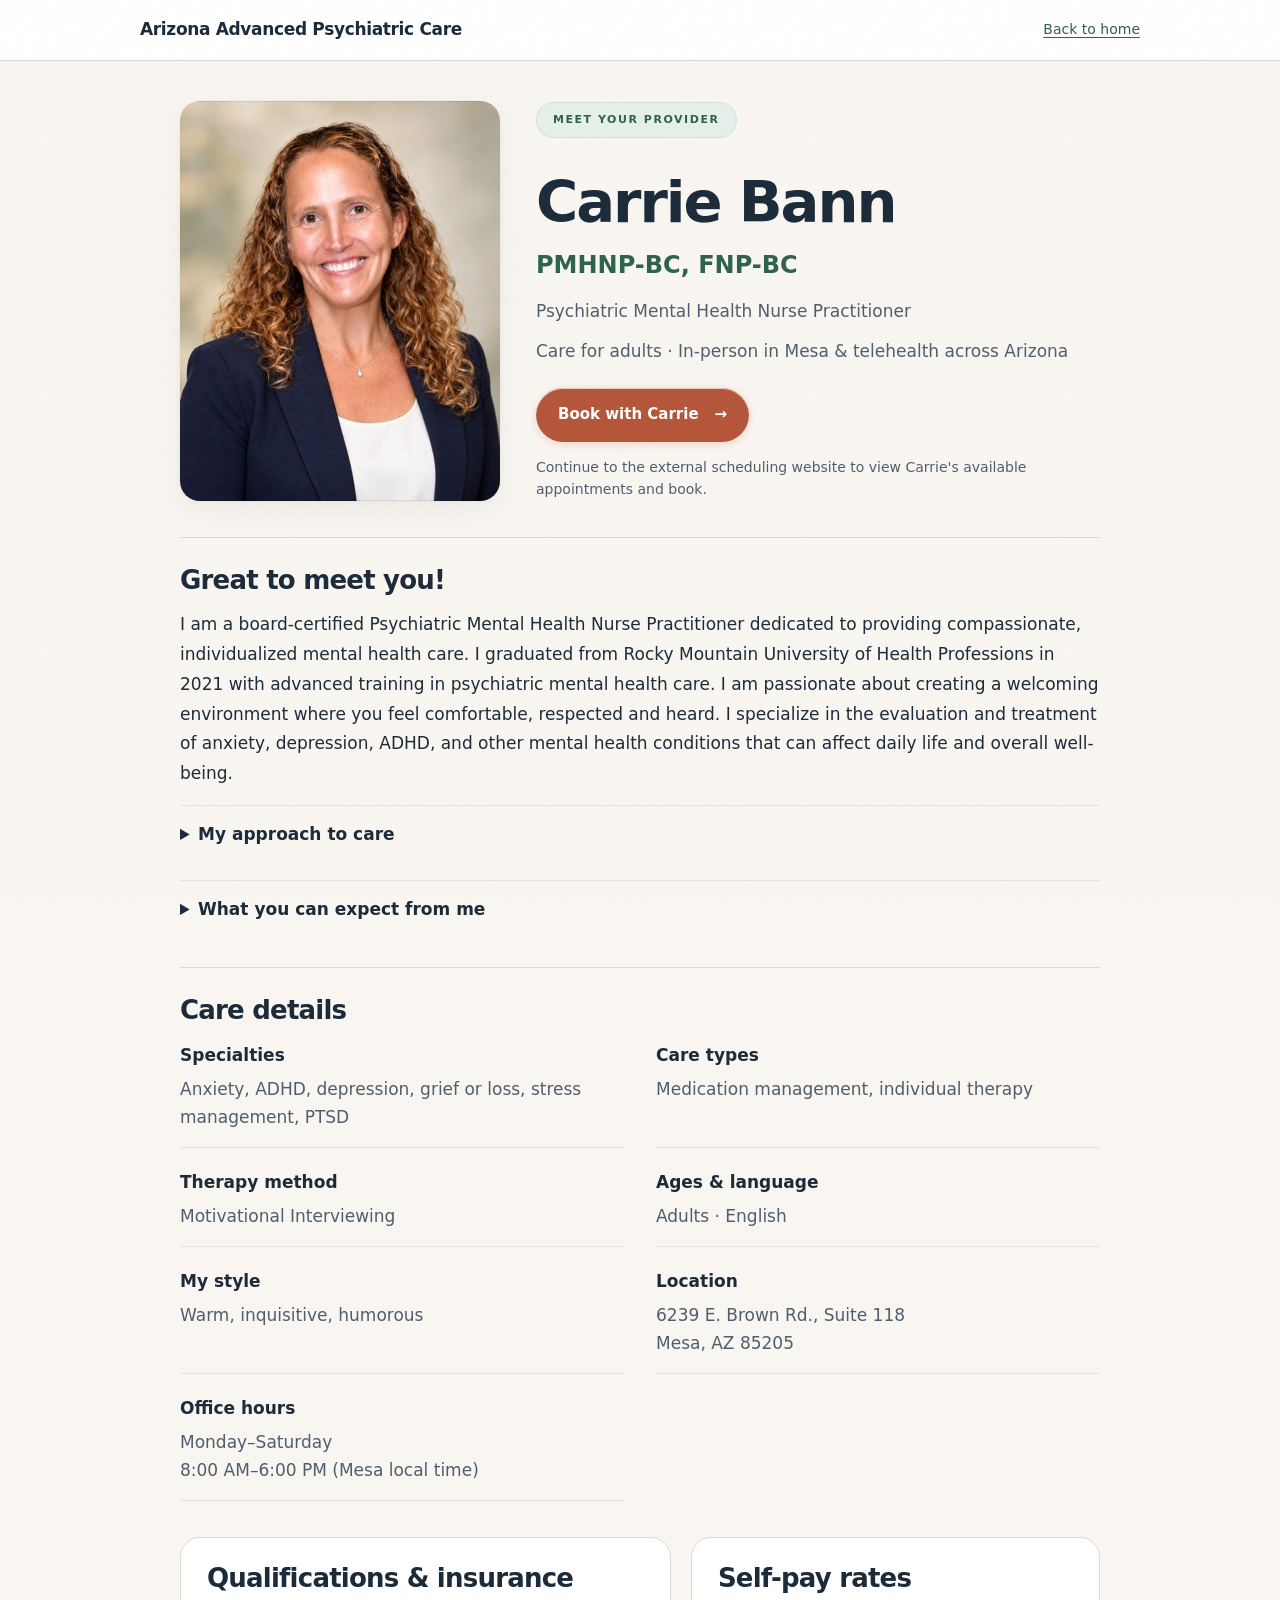
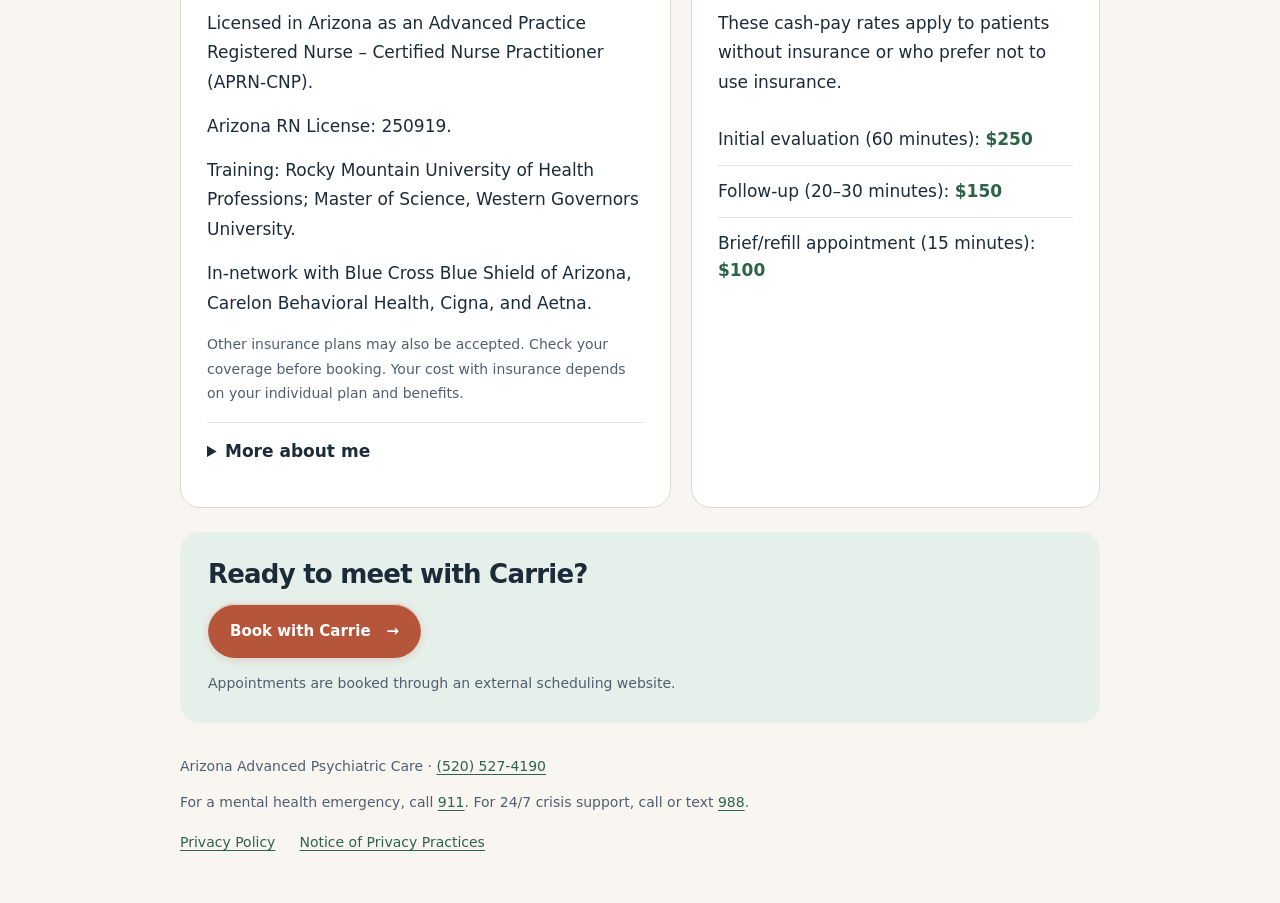
==== carrie.html @ c5c135f9 "Publish Carrie-focused psychiatric care site and privacy documents" ====
<!DOCTYPE html>
<html lang="en">
<head>
    <meta charset="UTF-8">
    <meta name="viewport" content="width=device-width, initial-scale=1.0">
    <title>Meet Carrie Bann | Arizona Advanced Psychiatric Care</title>
    <meta name="description" content="Meet Carrie Bann, PMHNP-BC, FNP-BC. Psychiatric care for adults in Mesa and across Arizona. Book an appointment with Carrie.">
    <link rel="stylesheet" href="styles.css">
    <link rel="stylesheet" href="carrie.css">
</head>
<body class="provider-page">
    <a class="skip-link" href="#main">Skip to main content</a>
    <header class="provider-header"><div class="container"><a class="logo" href="index.html">Arizona Advanced Psychiatric Care</a><a class="provider-back" href="index.html">Back to home</a></div></header>
    <main tabindex="-1" id="main" class="container provider-main">
        <section class="provider-intro" aria-labelledby="provider-name">
            <img class="carrie-portrait" src="images/carrie-bann-640.jpg" srcset="images/carrie-bann-320.jpg 320w, images/carrie-bann-640.jpg 640w" sizes="(max-width: 767px) 260px, 320px" width="1122" height="1402" alt="Portrait of Carrie Bann" decoding="async">
            <div class="provider-intro-copy">
            <p class="eyebrow">Meet your provider</p>
            <h1 id="provider-name">Carrie Bann</h1>
            <p class="provider-title">PMHNP-BC, FNP-BC</p>
            <p class="provider-description">Psychiatric Mental Health Nurse Practitioner</p>
            <p class="provider-description">Care for adults · In-person in Mesa &amp; telehealth across Arizona</p>
            <a class="btn btn-primary btn-lg" href="https://care.headway.co/providers/carrie-bann?utm_source=pem&amp;utm_medium=direct_link&amp;utm_campaign=230954">Book with Carrie <span aria-hidden="true">&rarr;</span></a>
            <p class="booking-note">Continue to the external scheduling website to view Carrie's available appointments and book.</p>
            </div>
        </section>
        <section class="provider-section" aria-labelledby="welcome-title">
            <h2 id="welcome-title">Great to meet you!</h2>
            <p>I am a board-certified Psychiatric Mental Health Nurse Practitioner dedicated to providing compassionate, individualized mental health care. I graduated from Rocky Mountain University of Health Professions in 2021 with advanced training in psychiatric mental health care. I am passionate about creating a welcoming environment where you feel comfortable, respected and heard. I specialize in the evaluation and treatment of anxiety, depression, ADHD, and other mental health conditions that can affect daily life and overall well-being.</p>
            <details><summary>My approach to care</summary><p>My approach is compassionate, individualized, and collaborative. I take the time to understand not only your symptoms, but also your experiences, goals, concerns and what is important to you. Together, we'll explore treatment options and develop a plan that fits your needs and your life. I believe effective care is a partnership, and I want you to feel informed, comfortable and involved in every step of your care.</p></details>
            <details><summary>What you can expect from me</summary><p>Your first session is an opportunity for me to get to know you. We'll discuss what brought you in and what you hope to accomplish. We'll discuss your current concerns, mental health history, medications, overall health, and other factors that may have an impact on how you are feeling. There is no judgment and no expectation that you have everything figured out before we meet. By the end of the first session, we'll work together to create a treatment plan tailored to your needs and goals.</p></details>
        </section>
        <section class="provider-section" aria-labelledby="care-title">
            <h2 id="care-title">Care details</h2>
            <dl class="provider-facts">
                <div><dt>Specialties</dt><dd>Anxiety, ADHD, depression, grief or loss, stress management, PTSD</dd></div>
                <div><dt>Care types</dt><dd>Medication management, individual therapy</dd></div>
                <div><dt>Therapy method</dt><dd>Motivational Interviewing</dd></div>
                <div><dt>Ages &amp; language</dt><dd>Adults · English</dd></div>
                <div><dt>My style</dt><dd>Warm, inquisitive, humorous</dd></div>
                <div><dt>Location</dt><dd><address>6239 E. Brown Rd., Suite 118<br>Mesa, AZ 85205</address></dd></div>
                <div><dt>Office hours</dt><dd>Monday–Saturday<br>8:00 AM–6:00 PM (Mesa local time)</dd></div>
            </dl>
        </section>
        <div class="provider-payment-grid">
        <section class="provider-section" aria-labelledby="qualification-title">
            <h2 id="qualification-title">Qualifications &amp; insurance</h2>
            <p>Licensed in Arizona as an Advanced Practice Registered Nurse – Certified Nurse Practitioner (APRN-CNP).</p>
            <p>Arizona RN License: 250919.</p>
            <p>Training: Rocky Mountain University of Health Professions; Master of Science, Western Governors University.</p>
            <p>In-network with Blue Cross Blue Shield of Arizona, Carelon Behavioral Health, Cigna, and Aetna.</p>
            <p class="booking-note">Other insurance plans may also be accepted. Check your coverage before booking. Your cost with insurance depends on your individual plan and benefits.</p>
            <details><summary>More about me</summary><p>I identify as Caucasian and a woman.</p></details>
        </section>
        <section class="provider-section" aria-labelledby="self-pay-title">
            <h2 id="self-pay-title">Self-pay rates</h2>
            <p>These cash-pay rates apply to patients without insurance or who prefer not to use insurance.</p>
            <ul class="payer-list">
                <li>Initial evaluation (60 minutes): <strong>$250</strong></li>
                <li>Follow-up (20–30 minutes): <strong>$150</strong></li>
                <li>Brief/refill appointment (15 minutes): <strong>$100</strong></li>
            </ul>
        </section>
        </div>
        <section class="provider-booking" aria-labelledby="booking-title">
            <h2 id="booking-title">Ready to meet with Carrie?</h2>
            <a class="btn btn-primary btn-lg" href="https://care.headway.co/providers/carrie-bann?utm_source=pem&amp;utm_medium=direct_link&amp;utm_campaign=230954">Book with Carrie <span aria-hidden="true">&rarr;</span></a>
            <p class="booking-note">Appointments are booked through an external scheduling website.</p>
        </section>
    </main>
    <footer class="provider-footer container"><p>Arizona Advanced Psychiatric Care · <a href="tel:+15205274190">(520) 527-4190</a></p><p>For a mental health emergency, call <a href="tel:911">911</a>. For 24/7 crisis support, call or text <a href="tel:988">988</a>.</p><nav class="privacy-links" aria-label="Privacy documents"><a href="privacy-policy.html">Privacy Policy</a><a href="notice-of-privacy-practices.html">Notice of Privacy Practices</a></nav></footer>
</body>
</html>
---- styles.css ----
/* ============================================
   Arizona Advanced Psychiatric Care — Styles
   Mobile-first · No dependencies · WCAG 2.1 AA
   ============================================ */

/* --- Custom Properties --- */
:root {
    --color-bg: #F9F6F1;
    --color-surface: #FFFFFF;
    --color-warm: #F0ECE4;
    --color-hero: #EBE7DF;
    --color-text: #1C2B3A;
    --color-text-muted: #4F5E6F;
    --color-accent: #2E6349;
    --color-accent-hover: #2E6349;
    --color-accent-light: #E6F0EA;
    --color-accent-subtle: #F2F7F4;
    --color-cta: #B5563A;
    --color-cta-hover: #994A32;
    --color-cta-light: #FAEEE9;
    --color-border: #DDD9D1;
    --color-border-light: #E9E5DD;
    --color-crisis-bg: #FDF5EC;
    --color-crisis-border: #E5C69C;
    --color-crisis-text: #6B3E14;

    --font-stack: system-ui, -apple-system, BlinkMacSystemFont, 'Segoe UI', sans-serif;
    --font-mono: ui-monospace, 'SF Mono', SFMono-Regular, Menlo, monospace;

    --header-height: 64px;
    --radius-sm: 8px;
    --radius-md: 14px;
    --radius-lg: 20px;
    --radius-pill: 100px;

    --shadow-subtle: 0 1px 2px rgba(0, 0, 0, 0.03);
    --shadow-card: 0 2px 8px rgba(0, 0, 0, 0.04), 0 0 0 1px rgba(0, 0, 0, 0.03);
    --shadow-elevated: 0 8px 30px rgba(0, 0, 0, 0.06), 0 0 0 1px rgba(0, 0, 0, 0.02);
    --shadow-inner-highlight: inset 0 1px 0 rgba(255, 255, 255, 0.7);

    --ease-out: cubic-bezier(0.25, 0.46, 0.45, 0.94);
    --ease-smooth: cubic-bezier(0.32, 0.72, 0, 1);

    --container-max: 1080px;
    --container-pad: 20px;
}

@media (min-width: 768px) {
    :root {
        --container-pad: 40px;
        --header-height: 72px;
    }
}

/* --- Reset --- */
*,
*::before,
*::after {
    box-sizing: border-box;
    margin: 0;
    padding: 0;
}

html {
    scroll-behavior: smooth;
    scroll-padding-top: calc(var(--header-height) + 60px);
    -webkit-text-size-adjust: 100%;
    text-size-adjust: 100%;
}

body {
    font-family: var(--font-stack);
    font-size: 17px;
    line-height: 1.65;
    color: var(--color-text);
    background-color: var(--color-bg);
    -webkit-font-smoothing: antialiased;
    -moz-osx-font-smoothing: grayscale;
}

/* Subtle noise/grain overlay for tactile quality */
body::after {
    content: "";
    position: fixed;
    inset: 0;
    z-index: 50;
    pointer-events: none;
    opacity: 0.018;
    background-image: url("data:image/svg+xml,%3Csvg viewBox='0 0 512 512' xmlns='http://www.w3.org/2000/svg'%3E%3Cfilter id='n'%3E%3CfeTurbulence type='fractalNoise' baseFrequency='0.7' numOctaves='4' stitchTiles='stitch'/%3E%3C/filter%3E%3Crect width='100%25' height='100%25' filter='url(%23n)'/%3E%3C/svg%3E");
    background-repeat: repeat;
    background-size: 256px 256px;
}

body.nav-is-open {
    overflow: hidden;
}

img {
    max-width: 100%;
    height: auto;
    display: block;
}

a {
    color: var(--color-accent);
    text-decoration: underline;
    text-decoration-thickness: 1px;
    text-underline-offset: 3px;
    transition: color 0.2s var(--ease-out);
}

a:hover {
    color: var(--color-accent-hover);
}

a:focus-visible {
    outline: 2px solid var(--color-accent);
    outline-offset: 3px;
    border-radius: 3px;
}

ul, ol {
    list-style: none;
}

address {
    font-style: normal;
}

fieldset {
    border: none;
}

/* --- Skip Link --- */
.skip-link {
    position: absolute;
    top: -100%;
    left: 16px;
    z-index: 100;
    padding: 12px 24px;
    background: var(--color-accent);
    color: #fff;
    font-weight: 600;
    font-size: 14px;
    border-radius: var(--radius-sm);
    text-decoration: none;
}

.skip-link:focus {
    top: 12px;
    outline: 2px solid var(--color-text);
    outline-offset: 2px;
}

/* --- Container --- */
.container {
    max-width: var(--container-max);
    margin-left: auto;
    margin-right: auto;
    padding-left: var(--container-pad);
    padding-right: var(--container-pad);
}

/* --- Typography --- */
h1, h2, h3 {
    font-weight: 700;
    color: var(--color-text);
}

h1 {
    font-size: clamp(2.25rem, 6vw + 0.5rem, 3.75rem);
    letter-spacing: -0.035em;
    line-height: 1.08;
}

.h1-credentials {
    display: block;
    font-size: 0.5em;
    font-weight: 500;
    letter-spacing: 0.04em;
    color: var(--color-text-muted);
    margin-top: 8px;
}

@media (min-width: 768px) {
    .h1-credentials {
        font-size: 0.42em;
        margin-top: 12px;
    }
}

h2 {
    font-size: clamp(1.75rem, 3.5vw + 0.5rem, 2.75rem);
    letter-spacing: -0.03em;
    line-height: 1.1;
}

h3 {
    font-size: clamp(1.125rem, 1.5vw + 0.5rem, 1.35rem);
    letter-spacing: -0.015em;
    font-weight: 600;
    line-height: 1.25;
}

.eyebrow {
    display: inline-block;
    font-size: 11px;
    font-weight: 600;
    text-transform: uppercase;
    letter-spacing: 0.14em;
    color: var(--color-accent);
    margin-bottom: 20px;
    padding: 8px 16px;
    background: var(--color-accent-light);
    border: 1px solid rgba(44, 95, 110, 0.1);
    border-radius: var(--radius-pill);
}

/* --- Buttons --- */
.btn {
    display: inline-flex;
    align-items: center;
    justify-content: center;
    gap: 10px;
    font-family: var(--font-stack);
    font-size: 15px;
    font-weight: 600;
    line-height: 1;
    text-decoration: none;
    border: none;
    cursor: pointer;
    padding: 15px 28px;
    border-radius: var(--radius-pill);
    min-height: 48px;
    transition: background-color 0.25s var(--ease-out),
                box-shadow 0.25s var(--ease-out),
                transform 0.15s var(--ease-out);
}

.btn:focus-visible {
    outline: 2px solid var(--color-cta);
    outline-offset: 3px;
}

.btn:active {
    transform: scale(0.98);
}

.btn-primary {
    background-color: var(--color-cta);
    color: #fff;
    box-shadow: 0 2px 8px rgba(181, 86, 58, 0.22), var(--shadow-inner-highlight);
}

.btn-primary:hover {
    background-color: var(--color-cta-hover);
    color: #fff;
    box-shadow: 0 4px 16px rgba(181, 86, 58, 0.28);
}

.btn-arrow {
    display: inline-flex;
    align-items: center;
    justify-content: center;
    width: 28px;
    height: 28px;
    background: rgba(255, 255, 255, 0.15);
    border-radius: 50%;
    font-size: 16px;
    margin-right: -6px;
    transition: transform 0.25s var(--ease-smooth), background-color 0.25s var(--ease-out);
}

.btn:hover .btn-arrow {
    transform: translateX(2px);
    background: rgba(255, 255, 255, 0.25);
}

.btn-outline {
    background-color: transparent;
    color: var(--color-accent);
    box-shadow: inset 0 0 0 1.5px var(--color-border);
}

.btn-outline:hover {
    background-color: var(--color-accent-light);
    color: var(--color-accent-hover);
    box-shadow: inset 0 0 0 1.5px var(--color-accent);
}

.btn-lg {
    padding: 17px 34px;
    font-size: 16px;
    min-height: 54px;
}

.btn-full {
    width: 100%;
}

/* --- Site Header Wrapper (sticky) --- */
.site-header-wrapper {
    position: sticky;
    top: 0;
    z-index: 20;
    background-color: rgba(255, 255, 255, 0.92);
    backdrop-filter: blur(12px);
    -webkit-backdrop-filter: blur(12px);
    border-bottom: 1px solid var(--color-border-light);
}

/* --- Header --- */
.site-header {
    min-height: var(--header-height);
}

.header-inner {
    max-width: var(--container-max);
    margin: 0 auto;
    padding: 10px var(--container-pad);
    min-height: var(--header-height);
    display: flex;
    align-items: center;
    justify-content: space-between;
    gap: 12px;
}

@media (min-width: 768px) {
    .header-inner {
        padding-top: 0;
        padding-bottom: 0;
        gap: 16px;
    }
}

.logo {
    font-size: 15px;
    font-weight: 700;
    color: var(--color-text);
    text-decoration: none;
    letter-spacing: -0.02em;
    line-height: 1.25;
    min-width: 0;
}

@media (min-width: 768px) {
    .logo {
        font-size: 17px;
        white-space: nowrap;
    }
}

.logo:hover {
    color: var(--color-text);
}

/* --- Navigation --- */
.site-nav {
    display: flex;
    align-items: center;
}

.nav-toggle {
    display: none;
}

.nav-menu {
    display: flex;
    flex-wrap: wrap;
    gap: 4px;
    align-items: center;
}

.nav-menu a {
    display: inline-flex;
    align-items: center;
    padding: 10px 12px;
    font-size: 14px;
    font-weight: 500;
    color: var(--color-text-muted);
    text-decoration: none;
    border-radius: var(--radius-sm);
    min-height: 44px;
    transition: color 0.2s var(--ease-out), background-color 0.2s var(--ease-out);
}

.nav-menu a:hover {
    color: var(--color-text);
    background-color: var(--color-border-light);
}

.nav-menu a:focus-visible {
    outline: 2px solid var(--color-accent);
    outline-offset: 2px;
}

/* Header actions */
.header-actions {
    display: flex;
    align-items: center;
    gap: 8px;
    flex-shrink: 0;
}

.header-phone {
    display: inline-flex;
    align-items: center;
    gap: 6px;
    padding: 10px;
    min-height: 44px;
    min-width: 44px;
    justify-content: center;
    color: var(--color-text-muted);
    text-decoration: none;
    border-radius: var(--radius-sm);
    transition: color 0.2s var(--ease-out), background-color 0.2s var(--ease-out);
}

.header-phone:hover {
    color: var(--color-text);
    background-color: var(--color-border-light);
}

.header-phone-text {
    font-size: 14px;
    font-weight: 500;
}

.header-cta {
    display: none;
}

/* --- JS-Enabled Mobile Nav --- */
.js .nav-toggle {
    display: flex;
    flex-direction: column;
    justify-content: center;
    align-items: center;
    gap: 5px;
    width: 44px;
    height: 44px;
    background: none;
    border: none;
    cursor: pointer;
    padding: 10px;
    border-radius: var(--radius-sm);
    transition: background-color 0.2s var(--ease-out);
}

.js .nav-toggle:hover {
    background-color: var(--color-border-light);
}

.js .nav-toggle:focus-visible {
    outline: 2px solid var(--color-accent);
    outline-offset: 2px;
}

.nav-toggle-bar {
    display: block;
    width: 20px;
    height: 2px;
    background-color: var(--color-text);
    border-radius: 1px;
    transition: transform 0.3s var(--ease-smooth), opacity 0.2s var(--ease-out);
}

.js .nav-toggle[aria-expanded="true"] .nav-toggle-bar:nth-child(1) {
    transform: translateY(7px) rotate(45deg);
}
.js .nav-toggle[aria-expanded="true"] .nav-toggle-bar:nth-child(2) {
    opacity: 0;
}
.js .nav-toggle[aria-expanded="true"] .nav-toggle-bar:nth-child(3) {
    transform: translateY(-7px) rotate(-45deg);
}

.js .nav-menu {
    display: none;
    position: fixed;
    top: var(--header-height);
    left: 0;
    right: 0;
    bottom: 0;
    flex-direction: column;
    align-items: stretch;
    gap: 0;
    background-color: var(--color-surface);
    padding: 48px var(--container-pad) var(--container-pad);
    overflow-y: auto;
    z-index: 30;
}

.js .nav-menu.is-open {
    display: flex;
}

.js .nav-menu a {
    font-size: 24px;
    font-weight: 600;
    color: var(--color-text);
    padding: 18px 0;
    border-bottom: 1px solid var(--color-border-light);
    border-radius: 0;
    min-height: 56px;
    letter-spacing: -0.02em;
    opacity: 0;
    transform: translateY(8px);
    animation: nav-link-in 0.4s var(--ease-smooth) forwards;
}

.js .nav-menu.is-open a { opacity: 1; transform: none; }

.js .nav-menu li:nth-child(1) a { animation-delay: 0.05s; }
.js .nav-menu li:nth-child(2) a { animation-delay: 0.1s; }
.js .nav-menu li:nth-child(3) a { animation-delay: 0.15s; }
.js .nav-menu li:nth-child(4) a { animation-delay: 0.2s; }
.js .nav-menu li:nth-child(5) a { animation-delay: 0.25s; }

@keyframes nav-link-in {
    from { opacity: 0; transform: translateY(8px); }
    to   { opacity: 1; transform: translateY(0); }
}

/* Desktop nav */
@media (min-width: 1024px) {
    .js .nav-toggle {
        display: none;
    }

    .js .nav-menu {
        display: flex;
        position: static;
        flex-direction: row;
        background: transparent;
        padding: 0;
        overflow: visible;
        gap: 2px;
    }

    .js .nav-menu a {
        font-size: 14px;
        font-weight: 500;
        color: var(--color-text-muted);
        padding: 10px 10px;
        border-bottom: none;
        border-radius: var(--radius-sm);
        min-height: 44px;
        letter-spacing: 0;
        opacity: 1;
        transform: none;
        animation: none;
    }

    .header-cta {
        display: inline-flex;
    }

    .header-phone-text {
        display: inline;
    }
}

@media (max-width: 1023px) {
    .nav-menu {
        display: none;
    }

    html:not(.js) .nav-menu {
        display: flex;
        flex-direction: column;
        position: absolute;
        top: var(--header-height);
        left: 0;
        right: 0;
        background: var(--color-surface);
        border-bottom: 1px solid var(--color-border);
        padding: 8px var(--container-pad);
        z-index: 10;
    }

    html:not(.js) .nav-menu a {
        padding: 12px 0;
        border-bottom: 1px solid var(--color-border-light);
    }
}

/* --- Crisis Bar --- */
.crisis-bar {
    background-color: var(--color-crisis-bg);
    border-top: 1px solid var(--color-crisis-border);
}

.crisis-bar-inner {
    max-width: var(--container-max);
    margin: 0 auto;
    padding: 10px var(--container-pad);
}

.crisis-bar p {
    font-size: 13px;
    line-height: 1.5;
    color: var(--color-crisis-text);
    text-align: center;
    margin: 0;
}

.crisis-bar a {
    color: var(--color-crisis-text);
    font-weight: 700;
    text-decoration: underline;
    text-decoration-thickness: 1.5px;
}

.crisis-bar a:hover {
    color: #4A2A08;
}

/* --- Sections --- */
.section {
    padding: 80px 0;
}

.section-alt {
    background-color: var(--color-surface);
}

@media (min-width: 768px) {
    .section {
        padding: 120px 0;
    }
}

@media (min-width: 1024px) {
    .section {
        padding: 144px 0;
    }
}

.section-header {
    margin-bottom: 48px;
}

@media (min-width: 768px) {
    .section-header {
        margin-bottom: 64px;
    }
}

.section-intro {
    font-size: 18px;
    color: var(--color-text-muted);
    margin-top: 16px;
    max-width: 560px;
    line-height: 1.7;
}

/* --- Hero --- */
.hero {
    background-color: var(--color-hero);
    padding-top: 72px;
    padding-bottom: 80px;
    position: relative;
    overflow: hidden;
}

/* Abstract SVG background — right-aligned, fades out */
.hero::before {
    content: "";
    position: absolute;
    top: -10%;
    right: -5%;
    width: 70%;
    height: 120%;
    background-image: url('hero-bg.svg');
    background-repeat: no-repeat;
    background-size: contain;
    background-position: center right;
    pointer-events: none;
    opacity: 1;
}

/* Subtle warm gradient at bottom of hero */
.hero::after {
    content: "";
    position: absolute;
    bottom: 0;
    left: 0;
    right: 0;
    height: 120px;
    background: linear-gradient(to bottom, transparent, var(--color-bg));
    pointer-events: none;
}

@media (max-width: 767px) {
    .hero::before {
        width: 90%;
        right: -15%;
        opacity: 0.75;
    }
}

@media (min-width: 768px) {
    .hero {
        padding-top: 104px;
        padding-bottom: 120px;
    }
}

@media (min-width: 1024px) {
    .hero {
        padding-top: 128px;
        padding-bottom: 148px;
    }
}

.hero-content {
    max-width: 680px;
    position: relative;
    z-index: 1;
}

.hero-rule {
    border: none;
    height: 3px;
    width: 56px;
    background: linear-gradient(to right, var(--color-cta), var(--color-accent));
    margin: 28px 0;
    border-radius: 2px;
}

.hero-provider {
    margin-top: 24px;
    font-size: clamp(1.2rem, 2vw + 0.5rem, 1.6rem);
    font-weight: 700;
    line-height: 1.5;
    color: var(--color-text);
}

.hero-provider-credentials {
    display: inline-block;
    font-weight: 500;
    color: var(--color-accent);
}

@media (min-width: 768px) {
    .hero-rule {
        width: 72px;
        margin: 36px 0;
    }
}

.hero-subtitle {
    font-size: clamp(1.15rem, 2vw + 0.5rem, 1.45rem);
    color: var(--color-text-muted);
    line-height: 1.55;
    font-weight: 400;
}

.hero-detail {
    font-size: 17px;
    color: var(--color-text-muted);
    margin-top: 12px;
    line-height: 1.65;
}

.hero-actions {
    margin-top: 40px;
    display: flex;
    flex-wrap: wrap;
    gap: 14px;
}

@media (min-width: 768px) {
    .hero-actions {
        margin-top: 52px;
        gap: 16px;
    }
}

/* --- Conditions Grid --- */
.conditions-grid {
    display: grid;
    grid-template-columns: repeat(2, 1fr);
    gap: 12px;
}

@media (min-width: 640px) {
    .conditions-grid {
        grid-template-columns: repeat(3, 1fr);
        gap: 14px;
    }
}

@media (min-width: 1024px) {
    .conditions-grid {
        grid-template-columns: repeat(4, 1fr);
        gap: 16px;
    }
}

.condition-card {
    /* Double-bezel: outer shell */
    background: var(--color-border-light);
    border-radius: var(--radius-md);
    padding: 3px;
}

/* Double-bezel: inner core */
.condition-card {
    position: relative;
}

.condition-card::before {
    content: attr(aria-label);
}

/* Simpler approach: styled card with inner highlight */
.condition-card {
    background-color: var(--color-bg);
    border: 1px solid var(--color-border);
    border-radius: var(--radius-md);
    padding: 22px 24px;
    font-size: 16px;
    font-weight: 600;
    color: var(--color-text);
    letter-spacing: -0.01em;
    box-shadow: var(--shadow-card), var(--shadow-inner-highlight);
    transition: box-shadow 0.25s var(--ease-out);
}

.section-alt .condition-card {
    background-color: var(--color-bg);
}

.conditions-note {
    margin-top: 28px;
    font-size: 15px;
    color: var(--color-text-muted);
    font-style: italic;
}

/* --- Steps --- */
.steps {
    display: grid;
    gap: 20px;
    counter-reset: none;
}

@media (min-width: 768px) {
    .steps {
        grid-template-columns: repeat(3, 1fr);
        gap: 24px;
    }
}

.step {
    /* Double-bezel outer shell */
    background: var(--color-border-light);
    border-radius: var(--radius-lg);
    padding: 4px;
}

.step-content {
    background: var(--color-surface);
    border-radius: calc(var(--radius-lg) - 3px);
    padding: 32px 28px;
    box-shadow: var(--shadow-inner-highlight);
    height: 100%;
}

.step-number {
    font-family: var(--font-mono);
    font-size: 12px;
    font-weight: 700;
    color: var(--color-accent);
    letter-spacing: 0.08em;
    text-transform: uppercase;
    margin-bottom: 16px;
    padding: 6px 12px;
    background: var(--color-accent-light);
    border-radius: var(--radius-pill);
    display: inline-block;
}

.step-content h3 {
    margin-bottom: 12px;
}

.step-content p {
    color: var(--color-text-muted);
    line-height: 1.7;
}

/* --- Options Grid (In-Person / Telehealth) --- */
.options-grid {
    display: grid;
    gap: 20px;
}

@media (min-width: 768px) {
    .options-grid {
        grid-template-columns: repeat(2, 1fr);
        gap: 24px;
    }
}

.option-card {
    /* Double-bezel outer shell */
    background: var(--color-border-light);
    border-radius: var(--radius-lg);
    padding: 4px;
}

.option-card > * {
    /* We need to restructure - let's just use direct styling */
}

/* Override: use clean card with refined shadow */
.option-card {
    background-color: var(--color-bg);
    border: 1px solid var(--color-border);
    border-radius: var(--radius-lg);
    padding: 36px 32px;
    box-shadow: var(--shadow-card), var(--shadow-inner-highlight);
}

.section-alt .option-card {
    background-color: var(--color-bg);
}

.option-card h3 {
    margin-bottom: 14px;
}

.option-card p {
    color: var(--color-text-muted);
    line-height: 1.7;
}

.option-address {
    margin-top: 20px;
    padding-top: 20px;
    border-top: 1px solid var(--color-border-light);
    font-size: 15px;
    color: var(--color-text);
    font-weight: 600;
    line-height: 1.6;
}

.option-note {
    margin-top: 12px;
    font-size: 15px;
    font-style: italic;
}

/* --- Insurance --- */
.insurance-content {
    display: grid;
    gap: 20px;
}

@media (min-width: 768px) {
    .insurance-content {
        grid-template-columns: repeat(2, 1fr);
        gap: 24px;
    }
}

.insurance-card {
    background-color: var(--color-surface);
    border: 1px solid var(--color-border);
    border-radius: var(--radius-lg);
    padding: 36px 32px;
    box-shadow: var(--shadow-card), var(--shadow-inner-highlight);
}

.section-alt .insurance-card {
    background-color: var(--color-bg);
}

.insurance-card h3 {
    margin-bottom: 14px;
}

.insurance-card p {
    color: var(--color-text-muted);
    line-height: 1.7;
}

.payer-list {
    margin: 16px 0;
    padding-left: 20px;
    list-style: disc;
}

.payer-list li {
    padding: 5px 0;
    color: var(--color-text);
    line-height: 1.6;
}

.insurance-note {
    margin-top: 16px;
    font-size: 15px;
    font-style: italic;
}

/* --- About --- */
.about-content {
    display: grid;
    gap: 48px;
}

@media (min-width: 768px) {
    .about-content {
        grid-template-columns: 5fr 3fr;
        gap: 64px;
        align-items: start;
    }
}

.about-bio p {
    color: var(--color-text-muted);
    line-height: 1.8;
    font-size: 17px;
}

.about-credentials {
    background: var(--color-bg);
    border: 1px solid var(--color-border);
    border-radius: var(--radius-lg);
    padding: 32px 28px;
    box-shadow: var(--shadow-card), var(--shadow-inner-highlight);
}

.section-alt .about-credentials {
    background: var(--color-warm);
}

.about-credentials h3 {
    margin-bottom: 18px;
    font-size: 13px;
    font-weight: 600;
    text-transform: uppercase;
    letter-spacing: 0.1em;
    color: var(--color-text-muted);
}

.about-credentials ul {
    padding-left: 0;
    list-style: none;
}

.about-credentials li {
    padding: 10px 0;
    line-height: 1.5;
    color: var(--color-text);
    font-weight: 500;
    border-bottom: 1px solid var(--color-border-light);
}

.about-credentials li:last-child {
    border-bottom: none;
    padding-bottom: 0;
}

/* --- FAQ --- */
.faq-list {
    max-width: 740px;
}

.faq-item {
    border-bottom: 1px solid var(--color-border);
}

.faq-item:first-child {
    border-top: 1px solid var(--color-border);
}

.faq-item summary {
    display: flex;
    align-items: center;
    justify-content: space-between;
    gap: 16px;
    padding: 24px 0;
    font-size: 17px;
    font-weight: 600;
    color: var(--color-text);
    cursor: pointer;
    list-style: none;
    min-height: 44px;
    letter-spacing: -0.01em;
    transition: color 0.2s var(--ease-out);
}

.faq-item summary::-webkit-details-marker { display: none; }
.faq-item summary::marker { display: none; content: ""; }

.faq-item summary::after {
    content: "+";
    flex-shrink: 0;
    display: flex;
    align-items: center;
    justify-content: center;
    width: 36px;
    height: 36px;
    font-size: 20px;
    font-weight: 400;
    color: var(--color-text-muted);
    border-radius: 50%;
    background-color: var(--color-border-light);
    transition: background-color 0.2s var(--ease-out), color 0.2s var(--ease-out);
}

.faq-item[open] summary::after {
    content: "\2212";
    background-color: var(--color-cta);
    color: #fff;
}

.faq-item summary:hover {
    color: var(--color-accent);
}

.faq-item summary:focus-visible {
    outline: 2px solid var(--color-accent);
    outline-offset: 4px;
    border-radius: 3px;
}

.faq-answer {
    padding-bottom: 28px;
    padding-right: 52px;
}

.faq-answer p {
    color: var(--color-text-muted);
    line-height: 1.75;
}

/* --- Contact --- */
.contact-grid {
    display: grid;
    gap: 48px;
}

@media (min-width: 768px) {
    .contact-grid {
        grid-template-columns: 1.4fr 1fr;
        gap: 64px;
    }
}

/* Double-bezel form container */
.form-shell {
    background: var(--color-border-light);
    border: 1px solid var(--color-border);
    border-radius: var(--radius-lg);
    padding: 5px;
    box-shadow: var(--shadow-elevated);
}

.contact-form {
    background-color: var(--color-surface);
    border-radius: calc(var(--radius-lg) - 4px);
    padding: 32px 24px;
    box-shadow: var(--shadow-inner-highlight);
}

@media (min-width: 768px) {
    .contact-form {
        padding: 44px 40px;
    }
}

.section-alt .form-shell {
    background-color: var(--color-warm);
    border-color: var(--color-border);
}

.section-alt .contact-form {
    background-color: var(--color-surface);
}

.form-group {
    margin-bottom: 22px;
}

.form-group label,
.form-fieldset legend {
    display: block;
    font-size: 13px;
    font-weight: 600;
    color: var(--color-text);
    margin-bottom: 8px;
    letter-spacing: 0.02em;
    text-transform: uppercase;
}

.form-group input {
    width: 100%;
    padding: 15px 18px;
    font-family: var(--font-stack);
    font-size: 16px;
    line-height: 1.4;
    color: var(--color-text);
    background-color: var(--color-bg);
    border: 1.5px solid var(--color-border);
    border-radius: var(--radius-sm);
    min-height: 52px;
    transition: border-color 0.2s var(--ease-out), box-shadow 0.2s var(--ease-out);
}

.form-group input:focus {
    outline: none;
    border-color: var(--color-accent);
    box-shadow: 0 0 0 4px rgba(61, 122, 95, 0.1);
    background-color: var(--color-surface);
}

.form-group input::placeholder {
    color: #AAA7A0;
}

.required {
    color: var(--color-accent);
}

.form-fieldset {
    margin-bottom: 26px;
}

.form-fieldset legend {
    margin-bottom: 12px;
}

.radio-group {
    display: flex;
    flex-wrap: wrap;
    gap: 8px;
}

.radio-label {
    display: inline-flex;
    align-items: center;
    gap: 8px;
    padding: 12px 18px;
    font-size: 15px;
    font-weight: 500;
    color: var(--color-text);
    background-color: var(--color-bg);
    border: 1.5px solid var(--color-border);
    border-radius: var(--radius-pill);
    cursor: pointer;
    min-height: 46px;
    transition: border-color 0.2s var(--ease-out), background-color 0.2s var(--ease-out), box-shadow 0.2s var(--ease-out);
}

.radio-label:hover {
    border-color: var(--color-accent);
}

.radio-label input[type="radio"] {
    appearance: none;
    -webkit-appearance: none;
    width: 18px;
    height: 18px;
    border: 2px solid var(--color-border);
    border-radius: 50%;
    flex-shrink: 0;
    transition: border-color 0.2s var(--ease-out);
    position: relative;
}

.radio-label input[type="radio"]::after {
    content: "";
    position: absolute;
    top: 50%;
    left: 50%;
    width: 8px;
    height: 8px;
    background-color: var(--color-accent);
    border-radius: 50%;
    transform: translate(-50%, -50%) scale(0);
    transition: transform 0.15s var(--ease-out);
}

.radio-label input[type="radio"]:checked {
    border-color: var(--color-accent);
}

.radio-label input[type="radio"]:checked::after {
    transform: translate(-50%, -50%) scale(1);
}

.radio-label:has(input:checked) {
    border-color: var(--color-accent);
    background-color: var(--color-accent-light);
    box-shadow: 0 0 0 1px var(--color-accent);
}

.radio-label input[type="radio"]:focus-visible {
    outline: 2px solid var(--color-accent);
    outline-offset: 2px;
}

.form-helper {
    font-size: 14px;
    color: var(--color-text-muted);
    margin-bottom: 28px;
    line-height: 1.5;
    font-style: italic;
}

/* Form validation error states (JS-enhanced) */
.input-error {
    border-color: #C0392B !important;
    box-shadow: 0 0 0 3px rgba(192, 57, 43, 0.1) !important;
}

.form-error {
    font-size: 14px;
    color: #C0392B;
    margin-top: 6px;
    line-height: 1.4;
}

/* --- Contact Info --- */
.contact-info {
    display: flex;
    flex-direction: column;
    gap: 36px;
}

@media (min-width: 768px) {
    .contact-info {
        padding-top: 12px;
    }
}

.contact-info-block h3 {
    font-size: 11px;
    font-weight: 700;
    text-transform: uppercase;
    letter-spacing: 0.12em;
    color: var(--color-accent);
    margin-bottom: 10px;
}

.contact-info-block p,
.contact-info-block address {
    line-height: 1.65;
    color: var(--color-text);
}

.contact-link {
    font-size: 20px;
    font-weight: 700;
    color: var(--color-text);
    text-decoration: none;
    letter-spacing: -0.02em;
}

.contact-link:hover {
    color: var(--color-accent);
}

/* --- Footer --- */
.site-footer {
    background-color: var(--color-text);
    color: rgba(255, 255, 255, 0.6);
    padding: 64px 0 44px;
}

.footer-main {
    display: flex;
    flex-direction: column;
    gap: 32px;
    padding-bottom: 36px;
    border-bottom: 1px solid rgba(255, 255, 255, 0.08);
}

@media (min-width: 768px) {
    .footer-main {
        flex-direction: row;
        justify-content: space-between;
        align-items: flex-start;
    }
}

.footer-name {
    font-size: 18px;
    font-weight: 700;
    color: #fff;
    letter-spacing: -0.02em;
}

.footer-credentials {
    margin-top: 6px;
    font-size: 15px;
    color: rgba(255, 255, 255, 0.5);
}

.footer-crisis {
    font-size: 14px;
    line-height: 1.7;
}

@media (min-width: 768px) {
    .footer-crisis {
        text-align: right;
    }
}

.footer-crisis a {
    color: #fff;
    font-weight: 600;
}

.footer-crisis a:focus-visible {
    outline-color: #fff;
}

.footer-bottom {
    display: flex;
    flex-direction: column;
    gap: 16px;
    padding-top: 28px;
}

@media (min-width: 768px) {
    .footer-bottom {
        flex-direction: row;
        justify-content: space-between;
        align-items: center;
    }
}

.copyright {
    font-size: 13px;
}

.footer-links {
    display: flex;
    gap: 24px;
}

.footer-links a {
    font-size: 13px;
    color: rgba(255, 255, 255, 0.5);
    text-decoration: none;
    transition: color 0.2s var(--ease-out);
}

.footer-links a:hover {
    color: #fff;
}

.footer-links a:focus-visible {
    outline-color: #fff;
}

/* --- Page Load Animation (hero only) --- */
.hero-content {
    animation: hero-fade-in 0.8s var(--ease-smooth) both;
}

@keyframes hero-fade-in {
    from {
        opacity: 0;
        transform: translateY(20px);
    }
    to {
        opacity: 1;
        transform: translateY(0);
    }
}

/* --- Scroll Reveal (JS-enhanced) --- */
.reveal {
    opacity: 0;
    transform: translateY(24px);
    transition: opacity 0.7s var(--ease-smooth), transform 0.7s var(--ease-smooth);
}

.reveal.revealed {
    opacity: 1;
    transform: translateY(0);
}

/* --- Card Hover Lift --- */
.condition-card,
.step,
.option-card,
.insurance-card {
    transition: transform 0.35s var(--ease-smooth), box-shadow 0.35s var(--ease-smooth);
}

.condition-card:hover {
    transform: translateY(-2px);
    box-shadow: var(--shadow-elevated), var(--shadow-inner-highlight);
}

.step:hover {
    transform: translateY(-3px);
    box-shadow: var(--shadow-elevated);
}

.option-card:hover,
.insurance-card:hover {
    transform: translateY(-3px);
    box-shadow: var(--shadow-elevated), var(--shadow-inner-highlight);
}

/* --- FAQ Smooth Open/Close --- */
.faq-answer {
    display: grid;
    grid-template-rows: 0fr;
    transition: grid-template-rows 0.35s var(--ease-smooth);
    overflow: hidden;
    padding-bottom: 0;
}

.faq-item[open] .faq-answer {
    grid-template-rows: 1fr;
    padding-bottom: 28px;
}

.faq-answer > p {
    overflow: hidden;
    min-height: 0;
}

/* Summary indicator rotation */
.faq-item summary::after {
    transition: background-color 0.25s var(--ease-out), color 0.25s var(--ease-out), transform 0.3s var(--ease-smooth);
}

.faq-item[open] summary::after {
    transform: rotate(90deg);
}

/* --- Reduced Motion --- */
@media (prefers-reduced-motion: reduce) {
    *,
    *::before,
    *::after {
        animation-duration: 0.01ms !important;
        animation-iteration-count: 1 !important;
        transition-duration: 0.01ms !important;
        scroll-behavior: auto !important;
    }

    html {
        scroll-behavior: auto;
    }

    .hero-content {
        animation: none;
        opacity: 1;
        transform: none;
    }

    .reveal {
        opacity: 1;
        transform: none;
        transition: none;
    }

    .condition-card,
    .step,
    .option-card,
    .insurance-card {
        transition: none;
    }

    .condition-card:hover,
    .step:hover,
    .option-card:hover,
    .insurance-card:hover {
        transform: none;
    }

    .faq-answer {
        transition: none;
    }

    .js .nav-menu a {
        animation: none;
        opacity: 1;
        transform: none;
    }
}

/* --- Print --- */
@media print {
    .site-header-wrapper,
    .nav-toggle,
    .hero-actions,
    .contact-form-wrapper {
        display: none;
    }

    body::after {
        display: none;
    }

    .section {
        padding: 24px 0;
        page-break-inside: avoid;
    }

    body {
        font-size: 12pt;
        color: #000;
        background: #fff;
    }

    a {
        color: #000;
        text-decoration: underline;
    }

    .crisis-bar {
        border: 1px solid #000;
        background: none;
    }
}

/* Carrie portrait retains its original proportions and reserves loading space. */
.carrie-portrait { display: block; width: 280px; max-width: 100%; height: auto; aspect-ratio: 1122 / 1402; border-radius: 20px; }
.about-bio .carrie-portrait { width: 240px; margin-bottom: 28px; }

/* Accessibility: focus, contrast, reflow and navigation targets. */
:where(a, button, summary, input):focus-visible { outline: 3px solid var(--color-text); outline-offset: 4px; }
#main:focus { outline: none; }
.site-footer, .footer-credentials, .footer-links a { color: #CBD3D9; }
.footer-links { flex-wrap: wrap; }
.footer-links a, .provider-back, .provider-footer a { display: inline-block; min-height: 24px; }
.form-shell > p { margin-top: 20px; }
.faq-item summary::after { content: ""; width: 16px; height: 16px; border: 2px solid currentColor; border-top: 0; border-left: 0; transform: rotate(45deg); background: none; border-radius: 0; margin-right: 6px; }
.faq-item[open] summary::after { content: ""; background: none; color: var(--color-text); transform: rotate(225deg); }
@media (max-width: 767px) {
    .site-header-wrapper { position: relative; }
    .js .nav-menu { position: absolute; top: 100%; bottom: auto; max-height: 70vh; }
    .header-inner, .provider-header .container { flex-wrap: wrap; }
    .logo { overflow-wrap: anywhere; }
    .contact-link { overflow-wrap: anywhere; }
}
@media (prefers-reduced-motion: reduce) { .faq-item summary::after { transition: none; } }

/* A consistent, compact rhythm for the practice and provider pages. */
.section { padding: 56px 0; }
.section-header { margin-bottom: 28px; }
.section-intro { margin-top: 12px; max-width: 680px; }
.hero { padding: 48px 0 60px; }
.hero-layout { display: grid; gap: 32px; align-items: center; }
.hero-layout > .carrie-portrait { width: 240px; box-shadow: var(--shadow-elevated); }
.hero-rule { margin: 22px 0; }
.hero-provider { margin-top: 18px; }
.hero-actions { margin-top: 28px; }
.hero::before { opacity: .35; }
.conditions-grid { gap: 12px; }
.condition-card { padding: 18px 20px; }
.steps, .options-grid, .insurance-content { gap: 20px; }
.step-content, .option-card, .insurance-card, .about-credentials { padding: 26px; }
.step { padding: 0; border: 1px solid var(--color-border); overflow: hidden; }
.step-content { border-radius: var(--radius-lg); }
.about-content { gap: 28px; }
.about-bio p { line-height: 1.75; }
.payer-list { margin: 16px 0 0; }
.payer-list:has(strong) { list-style: none; padding-left: 0; }
.payer-list:has(strong) li { padding: 12px 0; border-bottom: 1px solid var(--color-border-light); }
.payer-list:has(strong) li:last-child { border-bottom: 0; }
.payer-list strong { color: var(--color-accent); white-space: nowrap; }
.faq-list { max-width: 880px; }
.faq-item summary { padding: 20px 0; }
.site-footer { padding: 40px 0 28px; }
.footer-main { padding-bottom: 24px; gap: 24px; }
.footer-bottom { padding-top: 20px; }
@media (min-width: 768px) {
    .section { padding: 72px 0; }
    .hero { padding: 56px 0 72px; }
    .hero-layout { grid-template-columns: minmax(0, 1fr) 300px; gap: 48px; }
    .hero-layout > .carrie-portrait { width: 300px; }
    .conditions-grid { grid-template-columns: repeat(3, minmax(0, 1fr)); }
    .about-content { grid-template-columns: minmax(0, 1.5fr) minmax(0, 1fr); gap: 32px; }
}
@media (max-width: 767px) {
    .hero-layout > .carrie-portrait { justify-self: center; }
    .step-content, .option-card, .insurance-card, .about-credentials { padding: 24px; }
}
.hero-layout > .carrie-portrait { position: relative; z-index: 1; }
.form-shell { padding: 26px; border: 1px solid var(--color-border); background: var(--color-warm); }
.form-shell > p { margin-top: 16px; }
.form-shell .btn-primary { background: var(--color-accent); }
.form-shell .btn-primary:hover { background: var(--color-text); }
/* Entrance effects never hide content or delay access to it. */
.hero-content { animation: calm-arrival .35s ease-out both; }
.reveal, .reveal.revealed { opacity: 1; transform: none; transition: none; }
.reveal.revealed { animation: calm-arrival .3s ease-out both; }
@keyframes calm-arrival { from { opacity: .96; transform: translateY(4px); } to { opacity: 1; transform: none; } }
.condition-card:hover, .step:hover, .option-card:hover, .insurance-card:hover { transform: none; }
@media (prefers-reduced-motion: reduce) {
    .hero-content, .reveal.revealed { animation: none; }
}

/* Readable privacy documents with the same navigation and focus treatment. */
.legal-header { background: var(--color-surface); border-bottom: 1px solid var(--color-border); }
.legal-header .container { display: flex; flex-wrap: wrap; align-items: center; justify-content: space-between; gap: 16px; padding-top: 20px; padding-bottom: 20px; }
.legal-header .logo { max-width: 360px; }
.legal-header a, .legal-footer a, .privacy-links a { display: inline-block; min-height: 24px; }
.legal-document { max-width: 880px; padding-top: 40px; padding-bottom: 40px; overflow-wrap: anywhere; }
.legal-document h1 { font-size: clamp(2rem, 5vw, 3rem); margin-bottom: 24px; }
.legal-document h2 { font-size: 26px; margin-top: 32px; margin-bottom: 12px; }
.legal-document h3 { font-size: 21px; margin-top: 24px; margin-bottom: 12px; }
.legal-document p, .legal-document ul { margin-top: 16px; }
.legal-document ul { padding-left: 24px; }
.legal-document li + li { margin-top: 12px; }
.legal-footer { max-width: 880px; border-top: 1px solid var(--color-border); padding-top: 24px; padding-bottom: 32px; font-size: 14px; }
.legal-footer nav, .privacy-links { display: flex; flex-wrap: wrap; gap: 12px 24px; margin-bottom: 16px; }
.privacy-links { margin-top: 16px; }
---- carrie.css ----
.provider-header { background: var(--color-surface); border-bottom: 1px solid var(--color-border); }
.provider-header .container { display:flex; justify-content:space-between; align-items:center; gap:24px; padding-top:24px; padding-bottom:24px; }
.provider-header .logo { max-width:340px; }
.provider-back { font-size:14px; white-space:nowrap; }
.provider-main { max-width:880px; padding-top:64px; }
.provider-intro { padding-bottom:48px; }
.provider-intro h1 { margin-top:20px; }
.provider-title { margin-top:12px; font-size:24px; color:var(--color-accent); font-weight:600; }
.provider-description { margin-top:12px; color:var(--color-text-muted); }
.provider-intro .btn { margin-top:28px; gap:16px; }
.booking-note { margin-top:14px; font-size:14px; color:var(--color-text-muted); line-height:1.6; }
.provider-section { border-top:1px solid var(--color-border); padding:32px 0; }
.provider-section h2, .provider-booking h2 { font-size:28px; margin-bottom:20px; }
.provider-section p { line-height:1.75; margin-top:14px; }
.provider-section details { border-top:1px solid var(--color-border-light); margin-top:24px; padding-top:18px; }
.provider-section summary { cursor:pointer; font-weight:600; min-height:44px; }
.provider-facts { display:grid; grid-template-columns:1fr 1fr; gap:24px 40px; }
.provider-facts dt { font-weight:700; margin-bottom:6px; }
.provider-facts dd { color:var(--color-text-muted); line-height:1.65; }
.provider-facts address { font-style:normal; }
.provider-booking { background:var(--color-accent-light); border-radius:20px; padding:32px; margin:16px 0 48px; }
.provider-booking .btn { gap:16px; }
.provider-footer { max-width:880px; padding-bottom:32px; font-size:14px; color:var(--color-text-muted); }
.provider-footer p+p { margin-top:12px; }
@media(max-width:600px) { .provider-header .container { align-items:flex-start; gap:16px; } .provider-header .logo { font-size:16px; } .provider-back { font-size:12px; } .provider-main { padding-top:40px; } .provider-facts { grid-template-columns:1fr; } .provider-title { font-size:21px; } .provider-booking { padding:24px; } .provider-page .btn-lg { width:100%; font-size:15px; justify-content:space-between; } }

.provider-intro { display: grid; grid-template-columns: 280px minmax(0, 1fr); gap: 32px; align-items: center; }
.provider-intro .btn { font-size: 15px; padding: 18px 22px; }
@media (max-width: 767px) { .provider-intro { grid-template-columns: 1fr; gap: 24px; } .provider-intro .carrie-portrait { width: 240px; } }

.provider-section summary:focus-visible { outline: 3px solid var(--color-text); outline-offset: 4px; }
.provider-main, .provider-intro-copy, .about-bio, .about-credentials { min-width: 0; }

/* Match the practice page's spacing and payment cards. */
.provider-header .container { padding-top: 18px; padding-bottom: 18px; }
.provider-main, .provider-footer { max-width: 1000px; }
.provider-main { padding-top: 40px; }
.provider-intro { grid-template-columns: 320px minmax(0, 1fr); gap: 36px; padding-bottom: 36px; }
.provider-intro .carrie-portrait { width: 320px; box-shadow: var(--shadow-elevated); }
.provider-intro h1 { margin-top: 14px; font-size: clamp(2.5rem, 5vw, 3.6rem); }
.provider-intro .btn { margin-top: 22px; }
.provider-section { padding: 28px 0; }
.provider-section h2, .provider-booking h2 { font-size: 26px; margin-bottom: 16px; }
.provider-section details { margin-top: 16px; padding-top: 14px; }
.provider-facts { gap: 20px 32px; }
.provider-facts > div { border-bottom: 1px solid var(--color-border-light); padding-bottom: 16px; }
.provider-payment-grid { display: grid; gap: 20px; padding: 8px 0 24px; }
.provider-payment-grid > .provider-section { border: 1px solid var(--color-border); border-radius: var(--radius-lg); background: var(--color-surface); padding: 26px; }
.provider-booking { margin: 0 0 32px; padding: 28px; }
.provider-booking .btn { font-size: 15px; padding: 18px 22px; }
@media (min-width: 768px) { .provider-payment-grid { grid-template-columns: minmax(0, 1.2fr) minmax(0, 1fr); } }
@media (max-width: 767px) {
    .provider-main { padding-top: 28px; }
    .provider-intro { grid-template-columns: 1fr; gap: 24px; }
    .provider-intro .carrie-portrait { width: 260px; justify-self: center; }
    .provider-title { font-size: 21px; }
    .provider-payment-grid > .provider-section, .provider-booking { padding: 24px; }
}
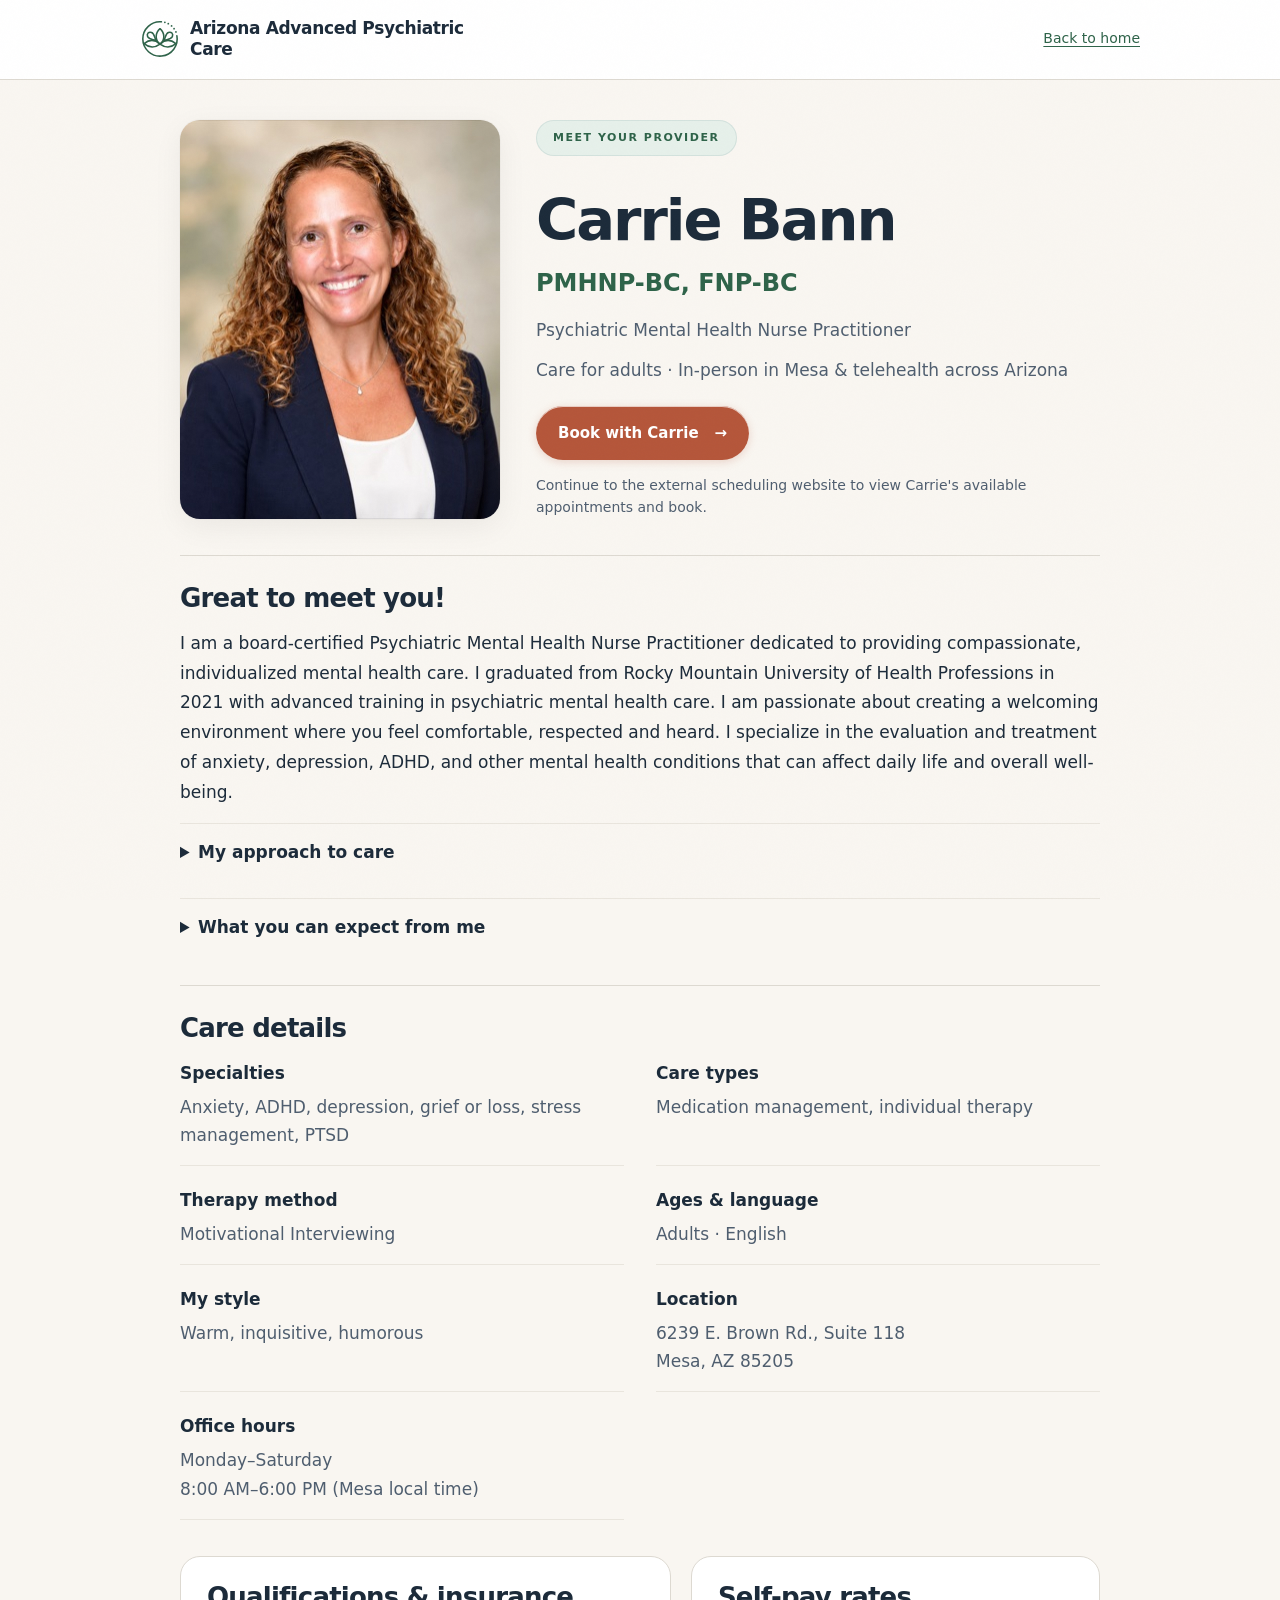
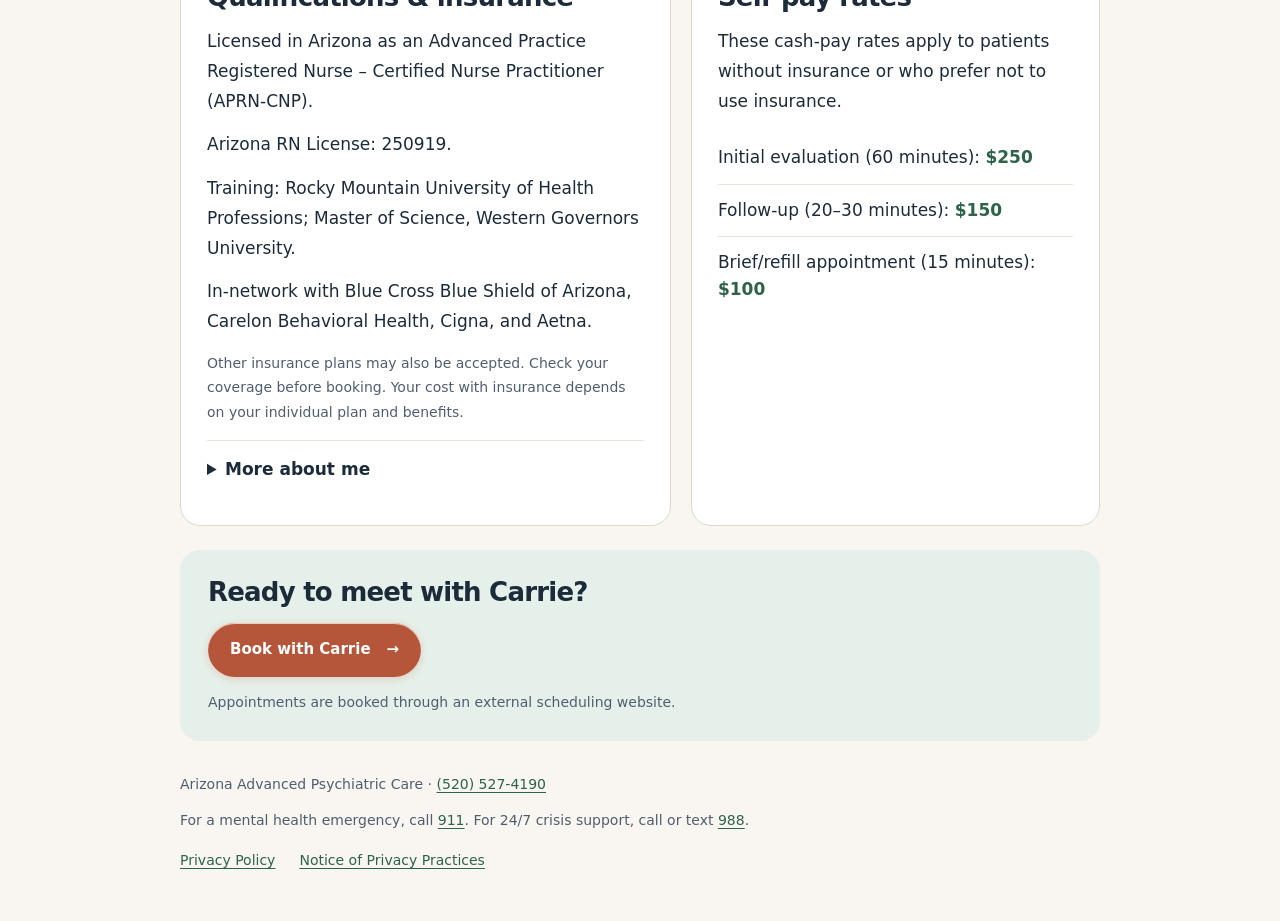
==== commit 58cb0e90: "Add approved sage lotus symbol and favicon" ====
--- a/carrie.html
+++ b/carrie.html
@@ -7,10 +7,11 @@
     <meta name="description" content="Meet Carrie Bann, PMHNP-BC, FNP-BC. Psychiatric care for adults in Mesa and across Arizona. Book an appointment with Carrie.">
     <link rel="stylesheet" href="styles.css">
     <link rel="stylesheet" href="carrie.css">
+    <link rel="icon" href="/favicon.svg" type="image/svg+xml">
 </head>
 <body class="provider-page">
     <a class="skip-link" href="#main">Skip to main content</a>
-    <header class="provider-header"><div class="container"><a class="logo" href="index.html">Arizona Advanced Psychiatric Care</a><a class="provider-back" href="index.html">Back to home</a></div></header>
+    <header class="provider-header"><div class="container"><a class="logo" href="index.html"><img class="brand-symbol" src="images/practice-symbol.svg" width="40" height="40" alt="" aria-hidden="true"><span class="brand-name">Arizona Advanced Psychiatric Care</span></a><a class="provider-back" href="index.html">Back to home</a></div></header>
     <main tabindex="-1" id="main" class="container provider-main">
         <section class="provider-intro" aria-labelledby="provider-name">
             <img class="carrie-portrait" src="images/carrie-bann-640.jpg" srcset="images/carrie-bann-320.jpg 320w, images/carrie-bann-640.jpg 640w" sizes="(max-width: 767px) 260px, 320px" width="1122" height="1402" alt="Portrait of Carrie Bann" decoding="async">
--- a/styles.css
+++ b/styles.css
@@ -1721,3 +1721,18 @@
 .legal-footer { max-width: 880px; border-top: 1px solid var(--color-border); padding-top: 24px; padding-bottom: 32px; font-size: 14px; }
 .legal-footer nav, .privacy-links { display: flex; flex-wrap: wrap; gap: 12px 24px; margin-bottom: 16px; }
 .privacy-links { margin-top: 16px; }
+
+/* The symbol is decorative; the adjacent practice name names the home link. */
+.logo { display: inline-flex; align-items: center; gap: 10px; }
+.brand-symbol { display: block; width: 40px; height: 40px; flex: 0 0 40px; }
+.brand-name { min-width: 0; white-space: normal; }
+@media (min-width: 1024px) {
+    .site-header .logo { flex: 1 1 280px; }
+    .site-nav { flex-shrink: 0; }
+    .site-nav .nav-menu { flex-wrap: nowrap; }
+    .site-nav .nav-menu a { white-space: nowrap; }
+}
+@media (max-width: 767px) {
+    .brand-symbol { width: 36px; height: 36px; flex-basis: 36px; }
+    .logo { gap: 8px; max-width: 260px; }
+}
